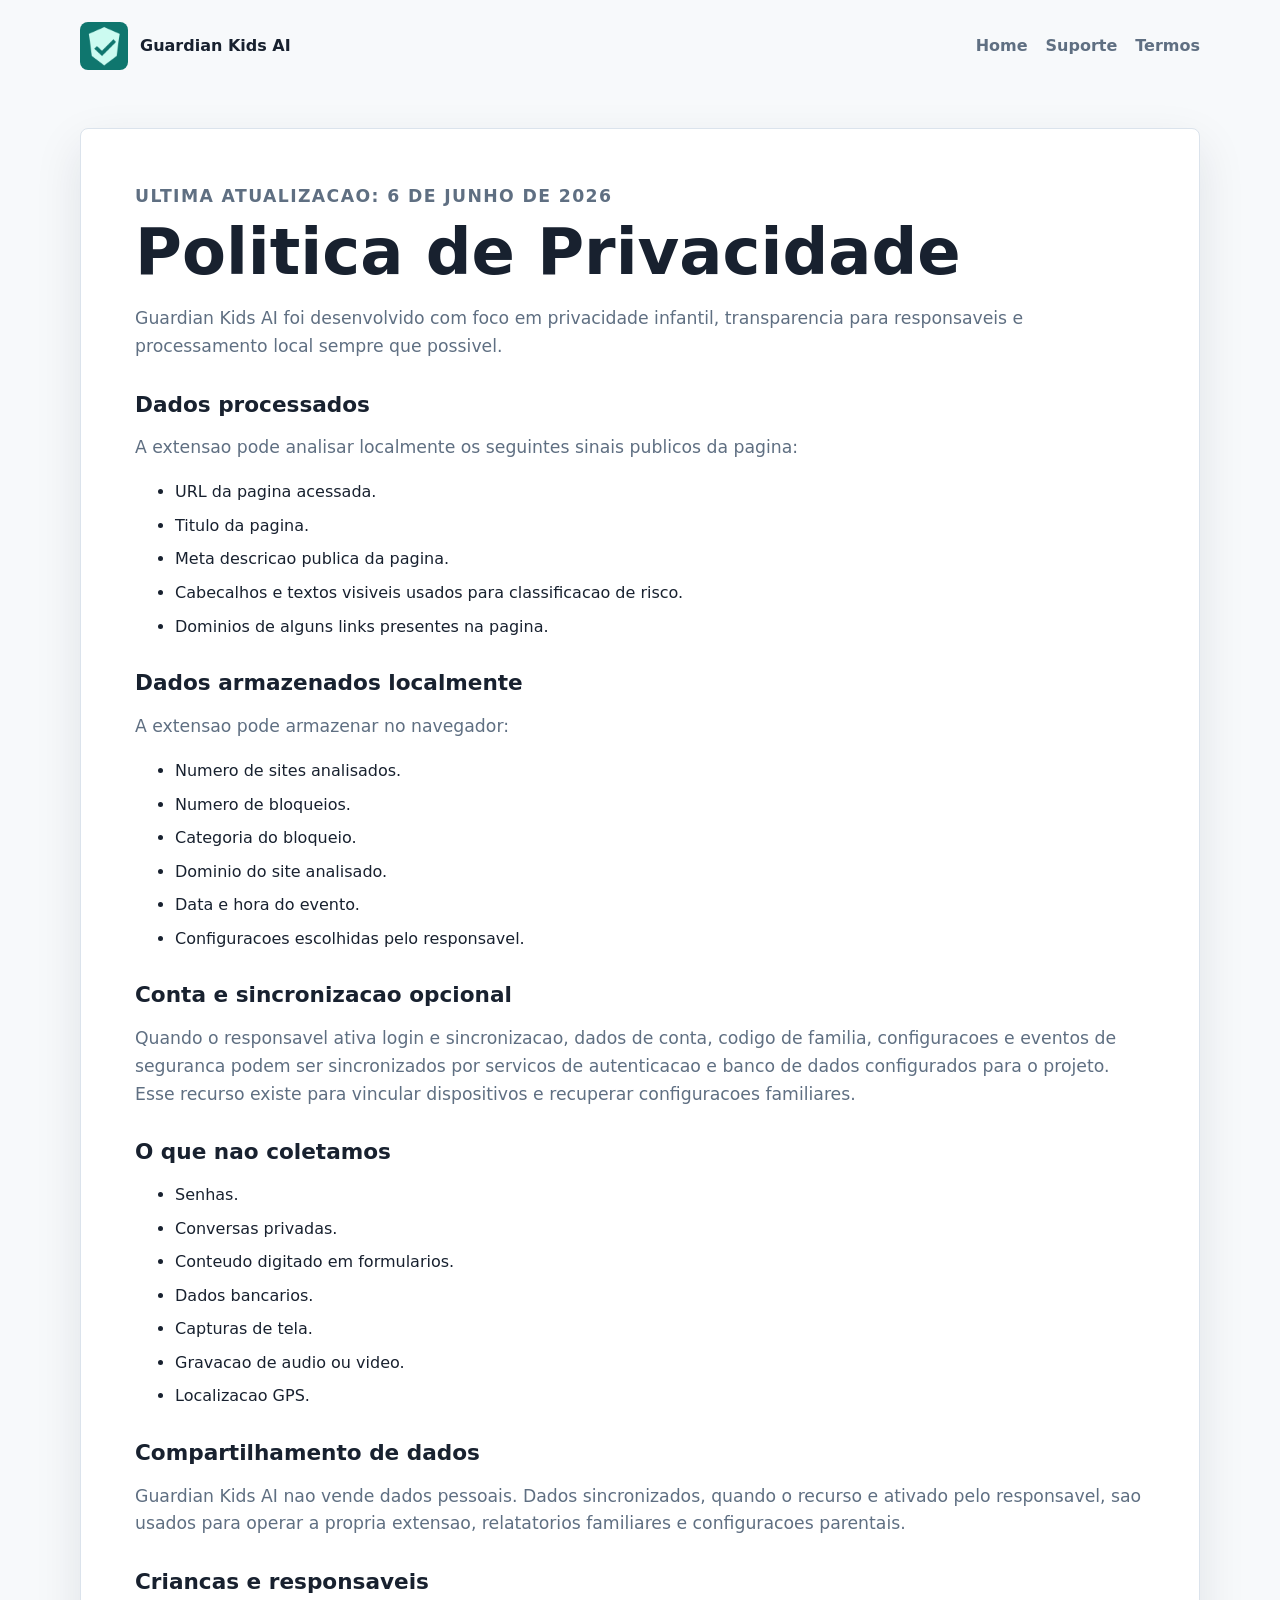
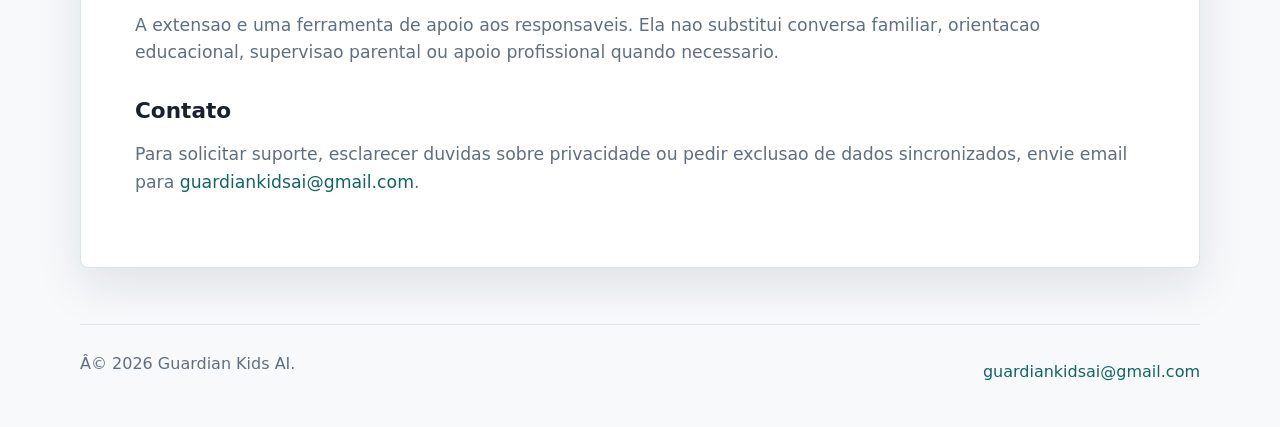
==== privacy.html @ 0635913a "Add files via upload" ====
﻿<!doctype html>
<html lang="pt-BR">
  <head>
    <meta charset="utf-8">
    <meta name="viewport" content="width=device-width, initial-scale=1">
    <title>Politica de Privacidade | Guardian Kids AI</title>
    <meta name="description" content="Politica de Privacidade da extensao Guardian Kids AI.">
    <link rel="icon" href="assets/logo.png">
    <link rel="stylesheet" href="css/style.css">
  </head>
  <body>
    <header class="site-header">
      <a class="brand" href="index.html">
        <img src="assets/logo.png" alt="" width="48" height="48">
        <span>Guardian Kids AI</span>
      </a>
      <nav aria-label="Paginas principais">
        <a href="index.html">Home</a>
        <a href="support.html">Suporte</a>
        <a href="terms.html">Termos</a>
      </nav>
    </header>

    <main class="page">
      <p class="eyebrow">Ultima atualizacao: 6 de junho de 2026</p>
      <h1>Politica de Privacidade</h1>
      <p>
        Guardian Kids AI foi desenvolvido com foco em privacidade infantil,
        transparencia para responsaveis e processamento local sempre que
        possivel.
      </p>

      <h2>Dados processados</h2>
      <p>A extensao pode analisar localmente os seguintes sinais publicos da pagina:</p>
      <ul>
        <li>URL da pagina acessada.</li>
        <li>Titulo da pagina.</li>
        <li>Meta descricao publica da pagina.</li>
        <li>Cabecalhos e textos visiveis usados para classificacao de risco.</li>
        <li>Dominios de alguns links presentes na pagina.</li>
      </ul>

      <h2>Dados armazenados localmente</h2>
      <p>A extensao pode armazenar no navegador:</p>
      <ul>
        <li>Numero de sites analisados.</li>
        <li>Numero de bloqueios.</li>
        <li>Categoria do bloqueio.</li>
        <li>Dominio do site analisado.</li>
        <li>Data e hora do evento.</li>
        <li>Configuracoes escolhidas pelo responsavel.</li>
      </ul>

      <h2>Conta e sincronizacao opcional</h2>
      <p>
        Quando o responsavel ativa login e sincronizacao, dados de conta,
        codigo de familia, configuracoes e eventos de seguranca podem ser
        sincronizados por servicos de autenticacao e banco de dados configurados
        para o projeto. Esse recurso existe para vincular dispositivos e
        recuperar configuracoes familiares.
      </p>

      <h2>O que nao coletamos</h2>
      <ul>
        <li>Senhas.</li>
        <li>Conversas privadas.</li>
        <li>Conteudo digitado em formularios.</li>
        <li>Dados bancarios.</li>
        <li>Capturas de tela.</li>
        <li>Gravacao de audio ou video.</li>
        <li>Localizacao GPS.</li>
      </ul>

      <h2>Compartilhamento de dados</h2>
      <p>
        Guardian Kids AI nao vende dados pessoais. Dados sincronizados, quando
        o recurso e ativado pelo responsavel, sao usados para operar a propria
        extensao, relatatorios familiares e configuracoes parentais.
      </p>

      <h2>Criancas e responsaveis</h2>
      <p>
        A extensao e uma ferramenta de apoio aos responsaveis. Ela nao substitui
        conversa familiar, orientacao educacional, supervisao parental ou apoio
        profissional quando necessario.
      </p>

      <h2>Contato</h2>
      <p>
        Para solicitar suporte, esclarecer duvidas sobre privacidade ou pedir
        exclusao de dados sincronizados, envie email para
        <a href="mailto:guardiankidsai@gmail.com">guardiankidsai@gmail.com</a>.
      </p>
    </main>

    <footer class="site-footer">
      <p>Â© 2026 Guardian Kids AI.</p>
      <a href="mailto:guardiankidsai@gmail.com">guardiankidsai@gmail.com</a>
    </footer>
  </body>
</html>
---- css/style.css ----
:root {
  color-scheme: light;
  --bg: #f7f9fb;
  --surface: #ffffff;
  --ink: #18212f;
  --muted: #5f6f82;
  --line: #dbe3ec;
  --primary: #126466;
  --primary-dark: #0b4d4f;
  --accent: #ecb22e;
  --soft: #e9f5f4;
  --radius: 8px;
  --shadow: 0 18px 48px rgba(24, 33, 47, 0.1);
  font-family:
    Inter, ui-sans-serif, system-ui, -apple-system, BlinkMacSystemFont, "Segoe UI",
    sans-serif;
}

* {
  box-sizing: border-box;
}

body {
  margin: 0;
  background: var(--bg);
  color: var(--ink);
  line-height: 1.6;
}

a {
  color: var(--primary);
  text-decoration: none;
}

a:hover {
  text-decoration: underline;
}

.site-header,
.site-footer {
  display: flex;
  align-items: center;
  justify-content: space-between;
  gap: 24px;
  width: min(1120px, calc(100% - 40px));
  margin: 0 auto;
}

.site-header {
  padding: 22px 0;
}

.site-footer {
  border-top: 1px solid var(--line);
  color: var(--muted);
  margin-top: 56px;
  padding: 26px 0 34px;
}

.brand {
  align-items: center;
  color: var(--ink);
  display: inline-flex;
  font-weight: 800;
  gap: 12px;
}

.brand img {
  border-radius: var(--radius);
}

nav {
  display: flex;
  flex-wrap: wrap;
  gap: 18px;
}

nav a {
  color: var(--muted);
  font-weight: 700;
}

.hero,
.section,
.band,
.page {
  width: min(1120px, calc(100% - 40px));
  margin: 0 auto;
}

.hero {
  align-items: center;
  display: grid;
  gap: 36px;
  grid-template-columns: minmax(0, 1.4fr) minmax(280px, 0.6fr);
  min-height: 74vh;
  padding: 42px 0 64px;
}

.hero-copy {
  max-width: 720px;
}

.eyebrow {
  color: var(--primary);
  font-size: 0.78rem;
  font-weight: 900;
  letter-spacing: 0.08em;
  margin: 0 0 10px;
  text-transform: uppercase;
}

h1,
h2,
h3,
p {
  margin-top: 0;
}

h1 {
  font-size: clamp(2.8rem, 7vw, 5.8rem);
  line-height: 0.98;
  margin-bottom: 22px;
}

h2 {
  font-size: clamp(1.8rem, 4vw, 2.8rem);
  line-height: 1.1;
  margin-bottom: 18px;
}

h3 {
  font-size: 1.08rem;
  line-height: 1.25;
  margin-bottom: 10px;
}

.hero p,
.section-heading p,
.band p,
.page > p {
  color: var(--muted);
  font-size: 1.08rem;
}

.actions {
  display: flex;
  flex-wrap: wrap;
  gap: 12px;
  margin-top: 28px;
}

.button {
  align-items: center;
  border-radius: var(--radius);
  display: inline-flex;
  font-weight: 800;
  justify-content: center;
  min-height: 46px;
  padding: 12px 18px;
}

.button.primary {
  background: var(--primary);
  color: #ffffff;
}

.button.primary:hover {
  background: var(--primary-dark);
  text-decoration: none;
}

.button.secondary {
  border: 1px solid var(--line);
  color: var(--ink);
}

.button.secondary:hover {
  background: var(--surface);
  text-decoration: none;
}

.hero-panel {
  background: var(--surface);
  border: 1px solid var(--line);
  border-radius: var(--radius);
  box-shadow: var(--shadow);
  padding: 28px;
}

.hero-panel img {
  display: block;
  margin-bottom: 24px;
}

dl {
  display: grid;
  gap: 14px;
  margin: 0;
}

dl div {
  border-top: 1px solid var(--line);
  display: flex;
  justify-content: space-between;
  gap: 16px;
  padding-top: 14px;
}

dt {
  color: var(--muted);
  font-weight: 800;
}

dd {
  font-weight: 900;
  margin: 0;
  text-align: right;
}

.section {
  padding: 58px 0;
}

.section-heading {
  max-width: 680px;
  margin-bottom: 28px;
}

.feature-grid {
  display: grid;
  gap: 18px;
  grid-template-columns: repeat(4, minmax(0, 1fr));
}

.feature-grid article,
.faq article {
  background: var(--surface);
  border: 1px solid var(--line);
  border-radius: var(--radius);
  padding: 22px;
}

.feature-grid p,
.faq p {
  color: var(--muted);
  margin-bottom: 0;
}

.band {
  align-items: center;
  background: var(--soft);
  border: 1px solid #cfe4e2;
  border-radius: var(--radius);
  display: grid;
  gap: 24px;
  grid-template-columns: 1fr auto;
  padding: 34px;
}

.link-list {
  background: var(--surface);
  border: 1px solid var(--line);
  border-radius: var(--radius);
  list-style: none;
  margin: 0;
  min-width: 280px;
  padding: 8px;
}

.link-list a {
  border-radius: 6px;
  display: block;
  font-weight: 800;
  padding: 10px 12px;
}

.link-list a:hover {
  background: var(--soft);
  text-decoration: none;
}

.compact {
  max-width: 760px;
}

.page {
  background: var(--surface);
  border: 1px solid var(--line);
  border-radius: var(--radius);
  box-shadow: var(--shadow);
  margin-top: 36px;
  padding: clamp(24px, 5vw, 54px);
}

.page h1 {
  font-size: clamp(2.2rem, 6vw, 4rem);
}

.page h2 {
  font-size: 1.35rem;
  margin-top: 32px;
}

.page li {
  margin-bottom: 8px;
}

.faq {
  display: grid;
  gap: 14px;
}

@media (max-width: 860px) {
  .site-header,
  .site-footer {
    align-items: flex-start;
    flex-direction: column;
  }

  .hero,
  .band {
    grid-template-columns: 1fr;
  }

  .hero {
    min-height: auto;
    padding-top: 24px;
  }

  .feature-grid {
    grid-template-columns: repeat(2, minmax(0, 1fr));
  }

  .link-list {
    min-width: 0;
  }
}

@media (max-width: 560px) {
  .site-header,
  .site-footer,
  .hero,
  .section,
  .band,
  .page {
    width: min(100% - 28px, 1120px);
  }

  nav {
    gap: 12px;
  }

  .feature-grid {
    grid-template-columns: 1fr;
  }

  .band,
  .hero-panel {
    padding: 22px;
  }

  dl div {
    display: block;
  }

  dd {
    text-align: left;
  }
}
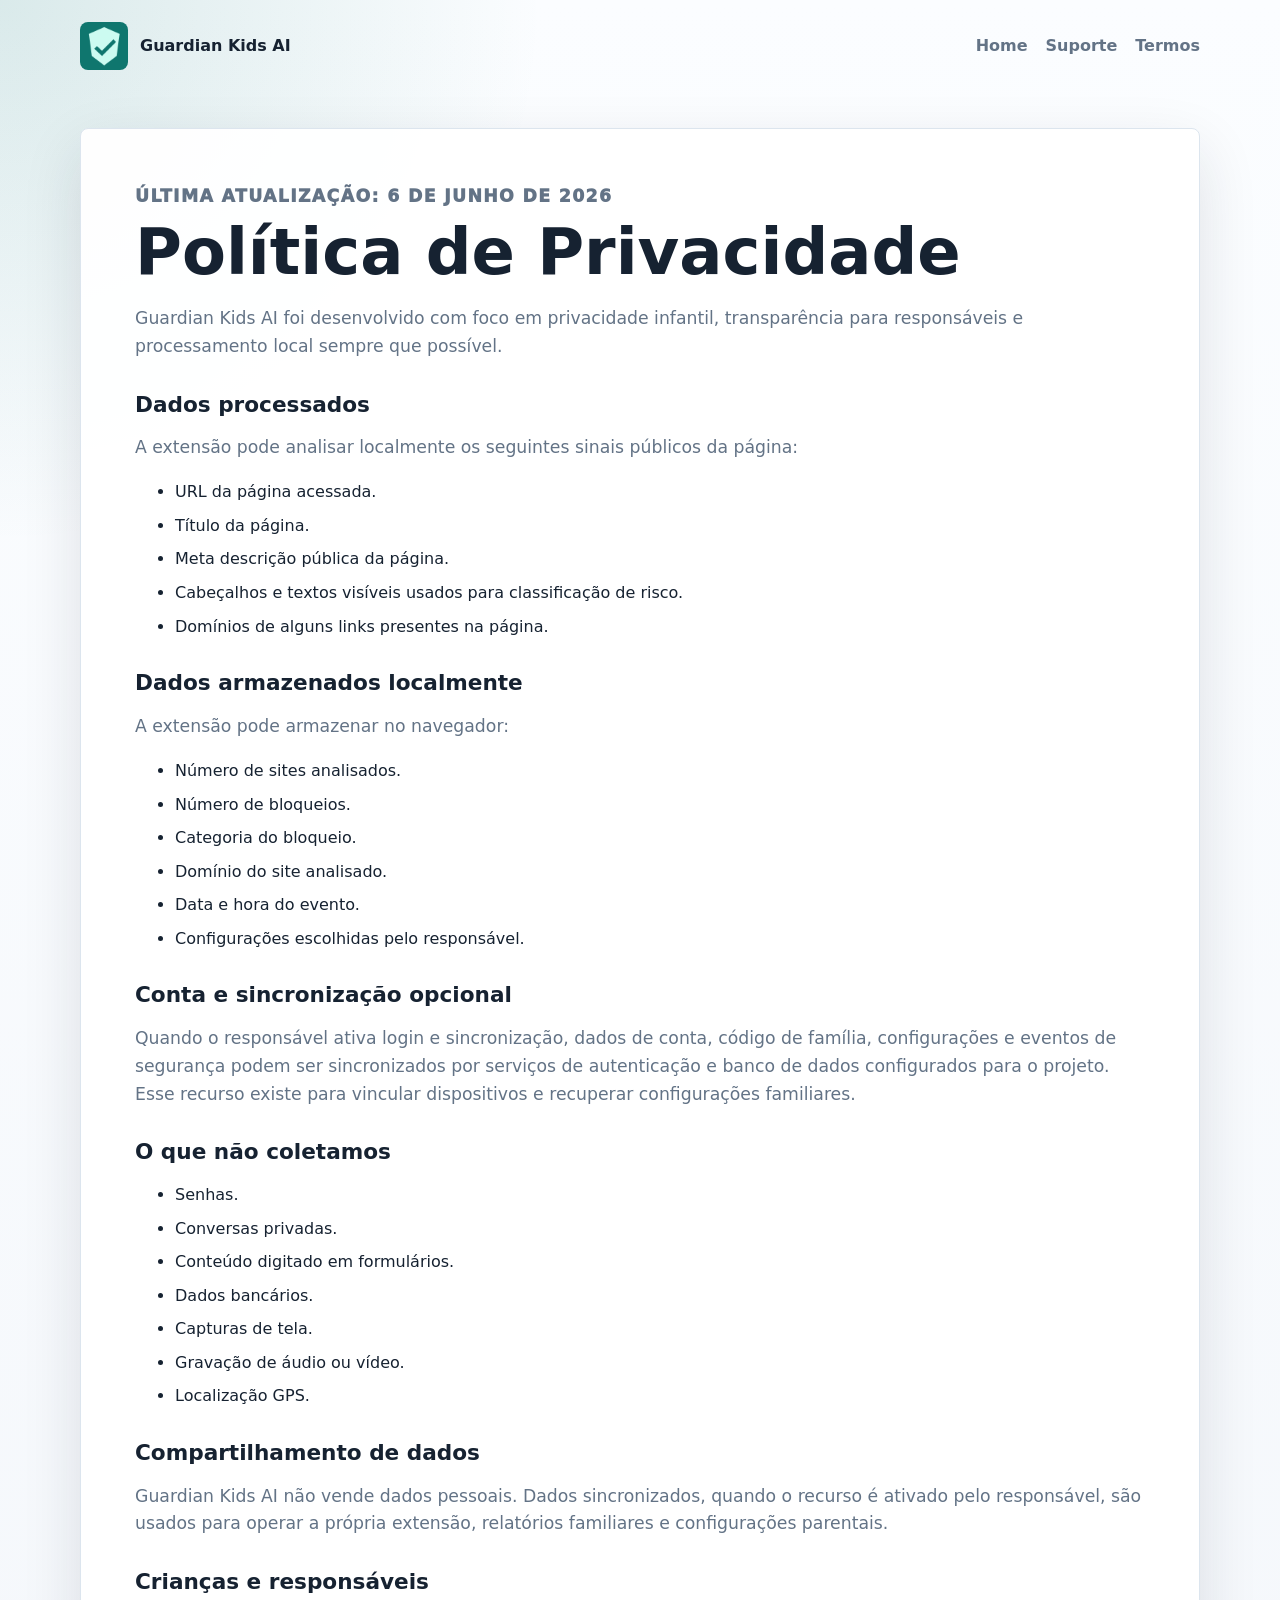
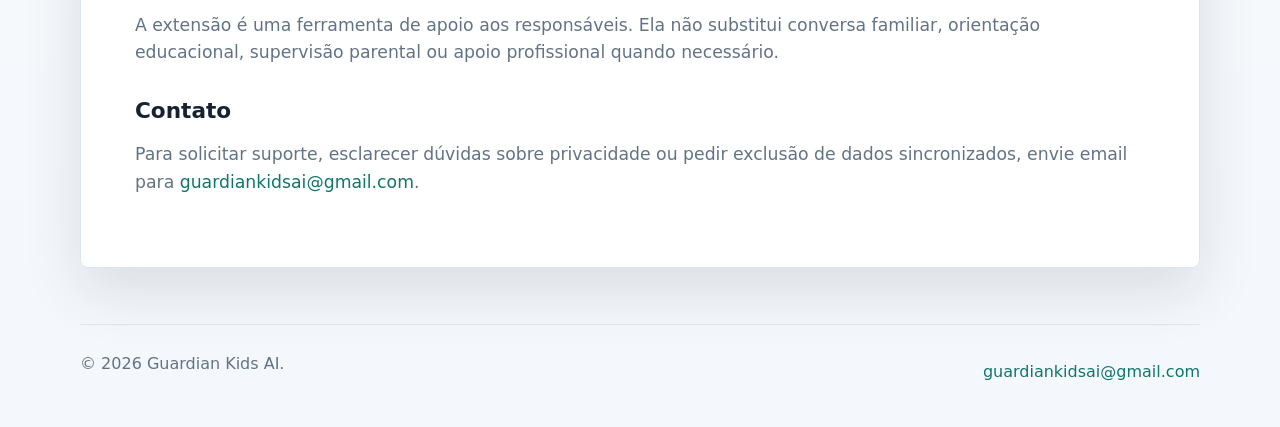
==== commit e2c8294a: "Add files via upload" ====
--- a/privacy.html
+++ b/privacy.html
@@ -1,10 +1,10 @@
-﻿<!doctype html>
+<!doctype html>
 <html lang="pt-BR">
   <head>
     <meta charset="utf-8">
     <meta name="viewport" content="width=device-width, initial-scale=1">
-    <title>Politica de Privacidade | Guardian Kids AI</title>
-    <meta name="description" content="Politica de Privacidade da extensao Guardian Kids AI.">
+    <title>Política de Privacidade | Guardian Kids AI</title>
+    <meta name="description" content="Política de Privacidade da extensão Guardian Kids AI.">
     <link rel="icon" href="assets/logo.png">
     <link rel="stylesheet" href="css/style.css">
   </head>
@@ -14,7 +14,7 @@
         <img src="assets/logo.png" alt="" width="48" height="48">
         <span>Guardian Kids AI</span>
       </a>
-      <nav aria-label="Paginas principais">
+      <nav aria-label="Páginas principais">
         <a href="index.html">Home</a>
         <a href="support.html">Suporte</a>
         <a href="terms.html">Termos</a>
@@ -22,81 +22,80 @@
     </header>
 
     <main class="page">
-      <p class="eyebrow">Ultima atualizacao: 6 de junho de 2026</p>
-      <h1>Politica de Privacidade</h1>
+      <p class="eyebrow">Última atualização: 6 de junho de 2026</p>
+      <h1>Política de Privacidade</h1>
       <p>
         Guardian Kids AI foi desenvolvido com foco em privacidade infantil,
-        transparencia para responsaveis e processamento local sempre que
-        possivel.
+        transparência para responsáveis e processamento local sempre que
+        possível.
       </p>
 
       <h2>Dados processados</h2>
-      <p>A extensao pode analisar localmente os seguintes sinais publicos da pagina:</p>
+      <p>A extensão pode analisar localmente os seguintes sinais públicos da página:</p>
       <ul>
-        <li>URL da pagina acessada.</li>
-        <li>Titulo da pagina.</li>
-        <li>Meta descricao publica da pagina.</li>
-        <li>Cabecalhos e textos visiveis usados para classificacao de risco.</li>
-        <li>Dominios de alguns links presentes na pagina.</li>
+        <li>URL da página acessada.</li>
+        <li>Título da página.</li>
+        <li>Meta descrição pública da página.</li>
+        <li>Cabeçalhos e textos visíveis usados para classificação de risco.</li>
+        <li>Domínios de alguns links presentes na página.</li>
       </ul>
 
       <h2>Dados armazenados localmente</h2>
-      <p>A extensao pode armazenar no navegador:</p>
+      <p>A extensão pode armazenar no navegador:</p>
       <ul>
-        <li>Numero de sites analisados.</li>
-        <li>Numero de bloqueios.</li>
+        <li>Número de sites analisados.</li>
+        <li>Número de bloqueios.</li>
         <li>Categoria do bloqueio.</li>
-        <li>Dominio do site analisado.</li>
+        <li>Domínio do site analisado.</li>
         <li>Data e hora do evento.</li>
-        <li>Configuracoes escolhidas pelo responsavel.</li>
+        <li>Configurações escolhidas pelo responsável.</li>
       </ul>
 
-      <h2>Conta e sincronizacao opcional</h2>
+      <h2>Conta e sincronização opcional</h2>
       <p>
-        Quando o responsavel ativa login e sincronizacao, dados de conta,
-        codigo de familia, configuracoes e eventos de seguranca podem ser
-        sincronizados por servicos de autenticacao e banco de dados configurados
+        Quando o responsável ativa login e sincronização, dados de conta,
+        código de família, configurações e eventos de segurança podem ser
+        sincronizados por serviços de autenticação e banco de dados configurados
         para o projeto. Esse recurso existe para vincular dispositivos e
-        recuperar configuracoes familiares.
+        recuperar configurações familiares.
       </p>
 
-      <h2>O que nao coletamos</h2>
+      <h2>O que não coletamos</h2>
       <ul>
         <li>Senhas.</li>
         <li>Conversas privadas.</li>
-        <li>Conteudo digitado em formularios.</li>
-        <li>Dados bancarios.</li>
+        <li>Conteúdo digitado em formulários.</li>
+        <li>Dados bancários.</li>
         <li>Capturas de tela.</li>
-        <li>Gravacao de audio ou video.</li>
-        <li>Localizacao GPS.</li>
+        <li>Gravação de áudio ou vídeo.</li>
+        <li>Localização GPS.</li>
       </ul>
 
       <h2>Compartilhamento de dados</h2>
       <p>
-        Guardian Kids AI nao vende dados pessoais. Dados sincronizados, quando
-        o recurso e ativado pelo responsavel, sao usados para operar a propria
-        extensao, relatatorios familiares e configuracoes parentais.
+        Guardian Kids AI não vende dados pessoais. Dados sincronizados, quando
+        o recurso é ativado pelo responsável, são usados para operar a própria
+        extensão, relatórios familiares e configurações parentais.
       </p>
 
-      <h2>Criancas e responsaveis</h2>
+      <h2>Crianças e responsáveis</h2>
       <p>
-        A extensao e uma ferramenta de apoio aos responsaveis. Ela nao substitui
-        conversa familiar, orientacao educacional, supervisao parental ou apoio
-        profissional quando necessario.
+        A extensão é uma ferramenta de apoio aos responsáveis. Ela não substitui
+        conversa familiar, orientação educacional, supervisão parental ou apoio
+        profissional quando necessário.
       </p>
 
       <h2>Contato</h2>
       <p>
-        Para solicitar suporte, esclarecer duvidas sobre privacidade ou pedir
-        exclusao de dados sincronizados, envie email para
+        Para solicitar suporte, esclarecer dúvidas sobre privacidade ou pedir
+        exclusão de dados sincronizados, envie email para
         <a href="mailto:guardiankidsai@gmail.com">guardiankidsai@gmail.com</a>.
       </p>
     </main>
 
     <footer class="site-footer">
-      <p>Â© 2026 Guardian Kids AI.</p>
+      <p>© 2026 Guardian Kids AI.</p>
       <a href="mailto:guardiankidsai@gmail.com">guardiankidsai@gmail.com</a>
     </footer>
   </body>
 </html>
-
--- a/css/style.css
+++ b/css/style.css
@@ -1,16 +1,17 @@
 :root {
   color-scheme: light;
-  --bg: #f7f9fb;
+  --bg: #f4f7fb;
   --surface: #ffffff;
-  --ink: #18212f;
-  --muted: #5f6f82;
-  --line: #dbe3ec;
-  --primary: #126466;
-  --primary-dark: #0b4d4f;
-  --accent: #ecb22e;
-  --soft: #e9f5f4;
+  --ink: #162231;
+  --muted: #637386;
+  --line: #dce5ee;
+  --primary: #0f766e;
+  --primary-dark: #0a5f59;
+  --soft: #e4f5f2;
+  --accent: #e6a91e;
+  --danger: #b42318;
   --radius: 8px;
-  --shadow: 0 18px 48px rgba(24, 33, 47, 0.1);
+  --shadow: 0 22px 60px rgba(22, 34, 49, 0.12);
   font-family:
     Inter, ui-sans-serif, system-ui, -apple-system, BlinkMacSystemFont, "Segoe UI",
     sans-serif;
@@ -22,7 +23,9 @@
 
 body {
   margin: 0;
-  background: var(--bg);
+  background:
+    radial-gradient(circle at top left, rgba(15, 118, 110, 0.14), transparent 34rem),
+    linear-gradient(180deg, #fbfdff 0%, var(--bg) 100%);
   color: var(--ink);
   line-height: 1.6;
 }
@@ -61,7 +64,7 @@
   align-items: center;
   color: var(--ink);
   display: inline-flex;
-  font-weight: 800;
+  font-weight: 900;
   gap: 12px;
 }
 
@@ -77,7 +80,7 @@
 
 nav a {
   color: var(--muted);
-  font-weight: 700;
+  font-weight: 800;
 }
 
 .hero,
@@ -91,20 +94,20 @@
 .hero {
   align-items: center;
   display: grid;
-  gap: 36px;
-  grid-template-columns: minmax(0, 1.4fr) minmax(280px, 0.6fr);
+  gap: 38px;
+  grid-template-columns: minmax(0, 1.35fr) minmax(300px, 0.65fr);
   min-height: 74vh;
   padding: 42px 0 64px;
 }
 
 .hero-copy {
-  max-width: 720px;
+  max-width: 760px;
 }
 
 .eyebrow {
-  color: var(--primary);
+  color: var(--primary-dark);
   font-size: 0.78rem;
-  font-weight: 900;
+  font-weight: 950;
   letter-spacing: 0.08em;
   margin: 0 0 10px;
   text-transform: uppercase;
@@ -118,14 +121,16 @@
 }
 
 h1 {
-  font-size: clamp(2.8rem, 7vw, 5.8rem);
+  font-size: clamp(2.65rem, 6vw, 5.45rem);
   line-height: 0.98;
+  letter-spacing: 0;
   margin-bottom: 22px;
 }
 
 h2 {
   font-size: clamp(1.8rem, 4vw, 2.8rem);
   line-height: 1.1;
+  letter-spacing: 0;
   margin-bottom: 18px;
 }
 
@@ -154,7 +159,7 @@
   align-items: center;
   border-radius: var(--radius);
   display: inline-flex;
-  font-weight: 800;
+  font-weight: 900;
   justify-content: center;
   min-height: 46px;
   padding: 12px 18px;
@@ -171,6 +176,7 @@
 }
 
 .button.secondary {
+  background: rgba(255, 255, 255, 0.72);
   border: 1px solid var(--line);
   color: var(--ink);
 }
@@ -181,11 +187,11 @@
 }
 
 .hero-panel {
-  background: var(--surface);
+  background: rgba(255, 255, 255, 0.94);
   border: 1px solid var(--line);
   border-radius: var(--radius);
   box-shadow: var(--shadow);
-  padding: 28px;
+  padding: 30px;
 }
 
 .hero-panel img {
@@ -201,21 +207,19 @@
 
 dl div {
   border-top: 1px solid var(--line);
-  display: flex;
-  justify-content: space-between;
-  gap: 16px;
+  display: grid;
+  gap: 6px;
   padding-top: 14px;
 }
 
 dt {
   color: var(--muted);
-  font-weight: 800;
+  font-weight: 850;
 }
 
 dd {
-  font-weight: 900;
+  font-weight: 950;
   margin: 0;
-  text-align: right;
 }
 
 .section {
@@ -223,7 +227,7 @@
 }
 
 .section-heading {
-  max-width: 680px;
+  max-width: 720px;
   margin-bottom: 28px;
 }
 
@@ -235,10 +239,25 @@
 
 .feature-grid article,
 .faq article {
-  background: var(--surface);
-  border: 1px solid var(--line);
-  border-radius: var(--radius);
+  background: rgba(255, 255, 255, 0.94);
+  border: 1px solid var(--line);
+  border-radius: var(--radius);
+  box-shadow: 0 12px 34px rgba(22, 34, 49, 0.06);
   padding: 22px;
+}
+
+.feature-icon {
+  align-items: center;
+  background: var(--soft);
+  border-radius: var(--radius);
+  color: var(--primary-dark);
+  display: inline-flex;
+  font-size: 0.78rem;
+  font-weight: 950;
+  height: 34px;
+  justify-content: center;
+  margin-bottom: 14px;
+  width: 42px;
 }
 
 .feature-grid p,
@@ -250,7 +269,7 @@
 .band {
   align-items: center;
   background: var(--soft);
-  border: 1px solid #cfe4e2;
+  border: 1px solid #bfe5df;
   border-radius: var(--radius);
   display: grid;
   gap: 24px;
@@ -264,14 +283,14 @@
   border-radius: var(--radius);
   list-style: none;
   margin: 0;
-  min-width: 280px;
+  min-width: 300px;
   padding: 8px;
 }
 
 .link-list a {
   border-radius: 6px;
   display: block;
-  font-weight: 800;
+  font-weight: 900;
   padding: 10px 12px;
 }
 
@@ -281,11 +300,11 @@
 }
 
 .compact {
-  max-width: 760px;
+  max-width: 780px;
 }
 
 .page {
-  background: var(--surface);
+  background: rgba(255, 255, 255, 0.96);
   border: 1px solid var(--line);
   border-radius: var(--radius);
   box-shadow: var(--shadow);
@@ -351,6 +370,10 @@
     gap: 12px;
   }
 
+  h1 {
+    font-size: clamp(2.35rem, 13vw, 3.4rem);
+  }
+
   .feature-grid {
     grid-template-columns: 1fr;
   }
@@ -359,12 +382,4 @@
   .hero-panel {
     padding: 22px;
   }
-
-  dl div {
-    display: block;
-  }
-
-  dd {
-    text-align: left;
-  }
-}
+}
